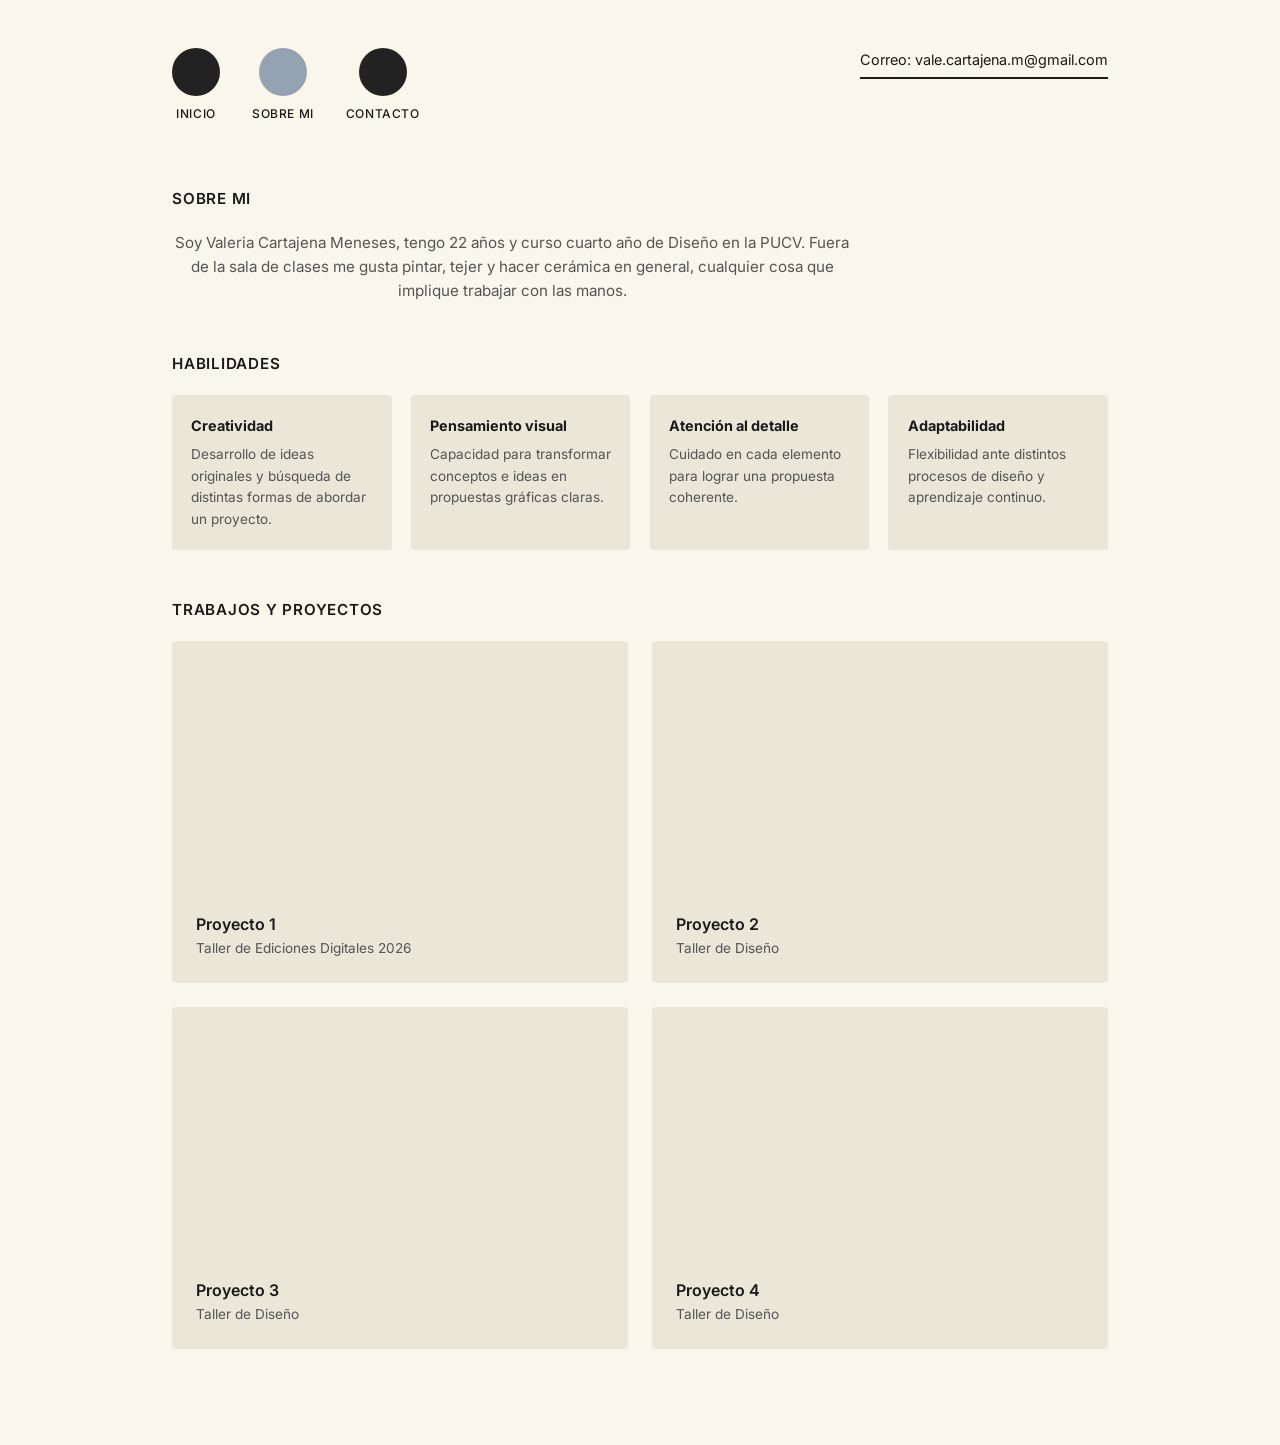
==== sobre-mi.html @ 60ea044b "Encargo 2" ====
<!DOCTYPE html>
<html lang="es">
<head>
  <meta charset="UTF-8">
  <title>Sobre Mí - Valeria Cartajena Meneses</title>
  <link rel="preconnect" href="https://fonts.googleapis.com">
  <link rel="preconnect" href="https://fonts.gstatic.com" crossorigin>
  <link href="https://fonts.googleapis.com/css2?family=Inter:wght@400;500;600&display=swap" rel="stylesheet">
  <link rel="stylesheet" href="style.css">
</head>
<body>

  <div class="contenedor-general">

    <header class="header-inicio">
      <nav class="menu-circulos">
        <a href="index.html" class="item-menu">
          <span class="circulo negro"></span>
          <span class="texto-menu">INICIO</span>
        </a>
        <a href="sobre-mi.html" class="item-menu">
          <span class="circulo azul"></span>
          <span class="texto-menu">SOBRE MI</span>
        </a>
        <a href="contacto.html" class="item-menu">
          <span class="circulo negro"></span>
          <span class="texto-menu">CONTACTO</span>
        </a>
      </nav>

      <div class="contacto-header">
        <p>Correo: <a href="mailto:vale.cartajena.m@gmail.com">vale.cartajena.m@gmail.com</a></p>
      </div>
    </header>

    <main>
      <section class="bloque-seccion">
        <h2>SOBRE MI</h2>
        <p>Soy Valeria Cartajena Meneses, tengo 22 años y curso cuarto año de Diseño en la PUCV. Fuera de la sala de clases me gusta pintar, tejer y hacer cerámica en general, cualquier cosa que implique trabajar con las manos.</p>
      </section>

      <section class="bloque-seccion">
        <h2>HABILIDADES</h2>
        <div class="grid-habilidades">
          <div class="item-habilidad">
            <strong>Creatividad</strong>
            <p>Desarrollo de ideas originales y búsqueda de distintas formas de abordar un proyecto.</p>
          </div>
          <div class="item-habilidad">
            <strong>Pensamiento visual</strong>
            <p>Capacidad para transformar conceptos e ideas en propuestas gráficas claras.</p>
          </div>
          <div class="item-habilidad">
            <strong>Atención al detalle</strong>
            <p>Cuidado en cada elemento para lograr una propuesta coherente.</p>
          </div>
          <div class="item-habilidad">
            <strong>Adaptabilidad</strong>
            <p>Flexibilidad ante distintos procesos de diseño y aprendizaje continuo.</p>
          </div>
        </div>
      </section>

      <section class="bloque-seccion">
        <h2>TRABAJOS Y PROYECTOS</h2>
        <div class="grid-trabajos">
          <div class="tarjeta-trabajo">
            <h3>Proyecto 1</h3>
            <p>Taller de Ediciones Digitales 2026</p>
          </div>
          <div class="tarjeta-trabajo">
            <h3>Proyecto 2</h3>
            <p>Taller de Diseño</p>
          </div>
          <div class="tarjeta-trabajo">
            <h3>Proyecto 3</h3>
            <p>Taller de Diseño</p>
          </div>
          <div class="tarjeta-trabajo">
            <h3>Proyecto 4</h3>
            <p>Taller de Diseño</p>
          </div>
        </div>
      </section>
    </main>

   

  </div>

</body>
</html>
---- style.css ----
:root {
  --bg-principal: #F9F7EB;
  --bg-tarjeta: #EAE6D8;
  --texto: #1a1a1a;
  --texto-suave: #555555;
  --azul-circulo: #93A3B1;
  --negro-circulo: #222222;
}

* {
  box-sizing: border-box;
  margin: 0;
  padding: 0;
}

body {
  font-family: 'Inter', -apple-system, BlinkMacSystemFont, sans-serif;
  background-color: var(--bg-principal);
  color: var(--texto);
  line-height: 1.6;
}

/* Layouts */
.contenedor-inicio, .contenedor-general {
  max-width: 1000px;
  margin: 0 auto;
  padding: 3rem 2rem;
  min-height: 100vh;
  display: flex;
  flex-direction: column;
}

/* Header común en todas las páginas */
.header-inicio {
  display: flex;
  justify-content: space-between;
  align-items: flex-start;
  margin-bottom: 4rem;
}

.menu-circulos {
  display: flex;
  gap: 2rem;
}

.item-menu {
  display: flex;
  flex-direction: column;
  align-items: center;
  text-decoration: none;
  color: var(--texto);
}

.circulo {
  width: 48px;
  height: 48px;
  border-radius: 50%;
  margin-bottom: 0.5rem;
}

.circulo.azul { background-color: var(--azul-circulo); }
.circulo.negro { background-color: var(--negro-circulo); }

.texto-menu {
  font-size: 0.75rem;
  font-weight: 500;
  letter-spacing: 0.05em;
}

.contacto-header {
  border-bottom: 2px solid var(--texto);
  padding-bottom: 0.4rem;
}

.contacto-header p { font-size: 0.9rem; }
.contacto-header a { color: var(--texto); text-decoration: none; }

/* Contenido de Inicio */
.contenido-inicio { margin-top: 3rem; flex: 1; }
.titulo-png img {
  max-width: 520px;
  width: 100%;
  height: auto;
  display: block;
}

/* Contenido de Sobre Mí y Contacto */
.bloque-seccion {
  margin-bottom: 3rem;
}

h2 {
  font-size: 0.95rem;
  font-weight: 600;
  letter-spacing: 0.05em;
  margin-bottom: 1.2rem;
}

.bloque-seccion > p {
  color: var(--texto-suave);
  max-width: 680px;
  font-size: 0.95rem;
  text-align: center;
}

/* Grillas */
.grid-habilidades {
  display: grid;
  grid-template-columns: repeat(auto-fit, minmax(200px, 1fr));
  gap: 1.2rem;
}

.item-habilidad {
  background-color: var(--bg-tarjeta);
  padding: 1.2rem;
  border-radius: 4px;
}

.item-habilidad strong {
  display: block;
  font-size: 0.9rem;
  margin-bottom: 0.4rem;
}

.item-habilidad p {
  font-size: 0.85rem;
  color: var(--texto-suave);
}

.grid-trabajos {
  display: grid;
  grid-template-columns: repeat(2, 1fr);
  gap: 1.5rem;
}

.tarjeta-trabajo {
  background-color: var(--bg-tarjeta);
  aspect-ratio: 4 / 3;
  padding: 1.5rem;
  display: flex;
  flex-direction: column;
  justify-content: flex-end;
  border-radius: 4px;
}

.tarjeta-trabajo h3 { font-size: 1rem; font-weight: 600; }
.tarjeta-trabajo p { font-size: 0.85rem; color: var(--texto-suave); }


@media (max-width: 768px) {
  .header-inicio { flex-direction: column; gap: 2.5rem; }
  .grid-trabajos { grid-template-columns: 1fr; }
}
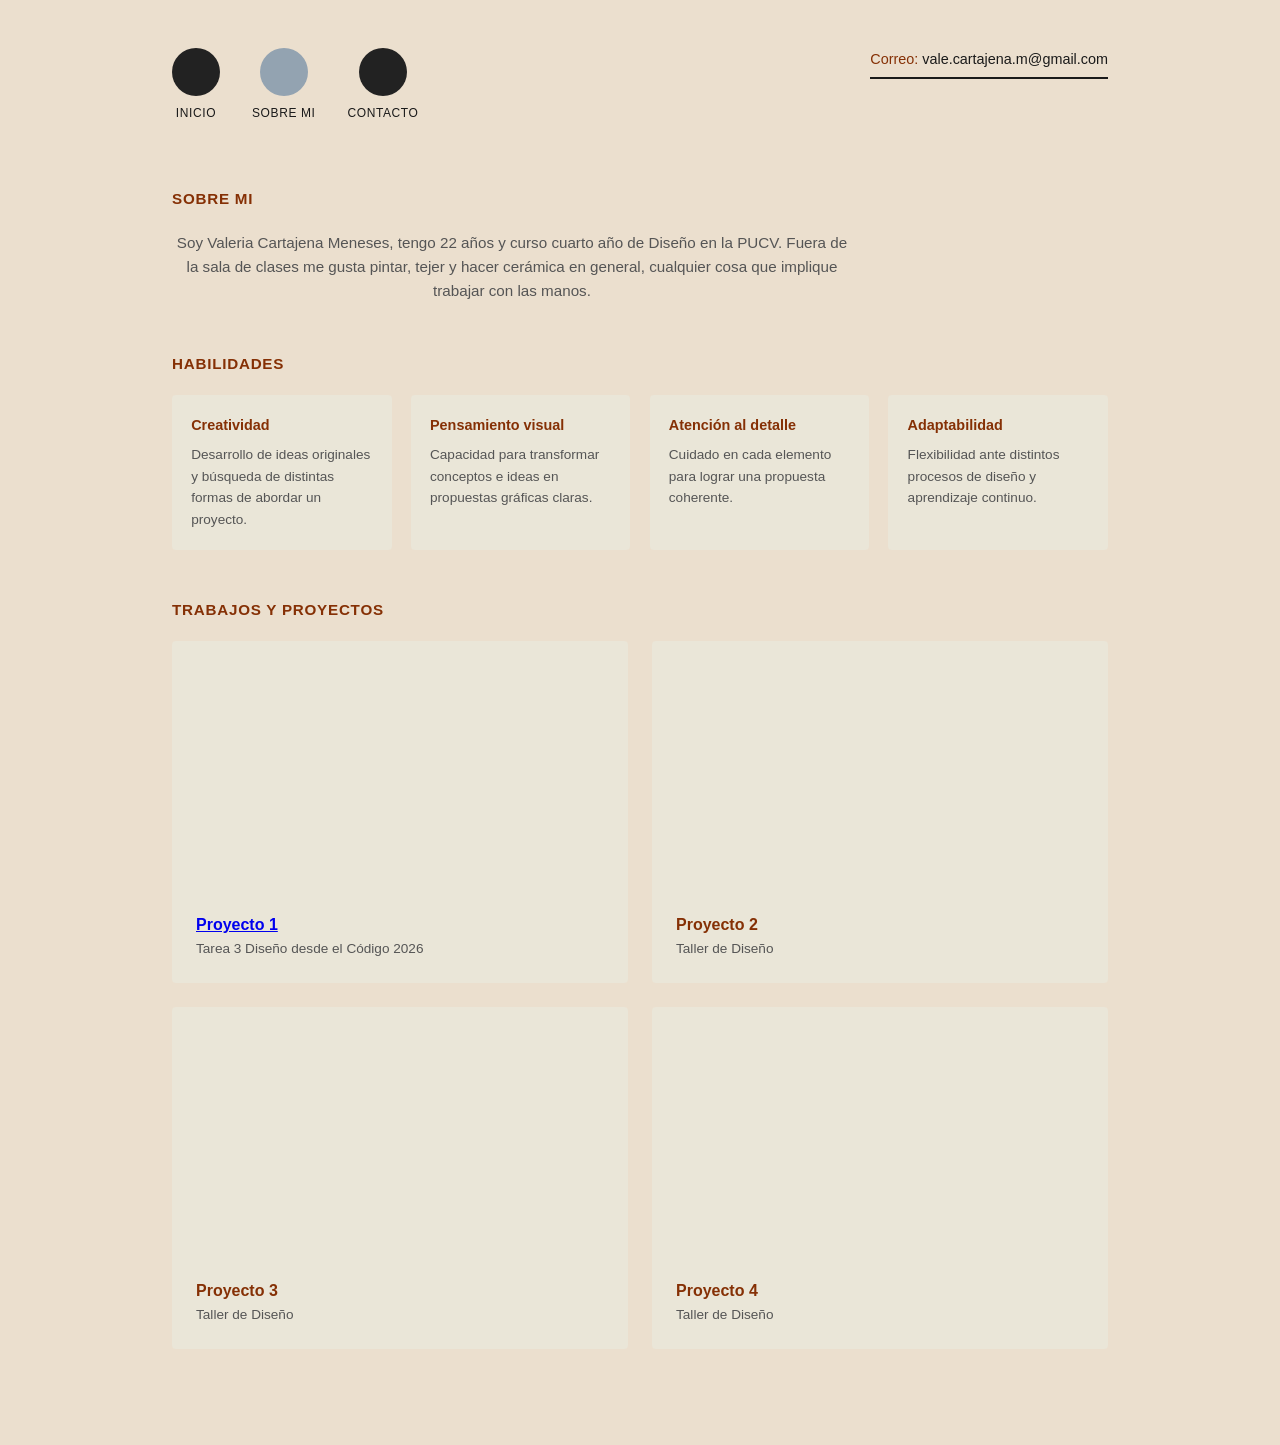
==== commit b74a9251: "Encargo 3" ====
--- a/sobre-mi.html
+++ b/sobre-mi.html
@@ -64,10 +64,10 @@
       <section class="bloque-seccion">
         <h2>TRABAJOS Y PROYECTOS</h2>
         <div class="grid-trabajos">
-          <div class="tarjeta-trabajo">
-            <h3>Proyecto 1</h3>
-            <p>Taller de Ediciones Digitales 2026</p>
-          </div>
+         <div class="tarjeta-trabajo">
+  <h3><a href="Encargo03.html">Proyecto 1</a></h3>
+  <p>Tarea 3 Diseño desde el Código 2026</p>
+</div>
           <div class="tarjeta-trabajo">
             <h3>Proyecto 2</h3>
             <p>Taller de Diseño</p>
--- a/style.css
+++ b/style.css
@@ -150,4 +150,259 @@
 @media (max-width: 768px) {
   .header-inicio { flex-direction: column; gap: 2.5rem; }
   .grid-trabajos { grid-template-columns: 1fr; }
+}
+
+/* ==============================
+   CONFIGURACIÓN GENERAL
+============================== */
+* {
+    box-sizing: border-box;
+    margin: 0;
+    padding: 0;
+}
+
+body {
+    min-height: 100vh;
+    background-color: #EBDFCE;
+    color: #853005;
+    font-family: "Century Gothic", sans-serif;
+}
+
+/* ==============================
+   BARRA DE NAVEGACIÓN
+============================== */
+.menu {
+    position: absolute;
+    top: 35px;
+    left: 50%;
+    transform: translateX(-50%);
+    display: flex;
+    gap: 18px;
+    z-index: 10;
+}
+
+.menu a {
+    display: block;
+    padding: 15px 32px;
+    border: 1.5px solid #853005;
+    border-radius: 50px;
+    color: #853005;
+    text-decoration: none;
+    font-size: 16px;
+    text-transform: uppercase;
+    transition: all 0.3s ease;
+}
+
+.menu a:hover {
+    background-color: #853005;
+    color: #EBDFCE;
+    transform: translateY(-4px);
+}
+
+/* ==============================
+   ESTRUCTURA DEL PROYECTO (DISE)
+============================== */
+.dise-container {
+    max-width: 1400px;
+    width: 95%;
+    margin: 0 auto;
+    padding: 140px 7vw 60px;
+}
+
+.dise-top-section {
+    display: grid;
+    grid-template-columns: 1fr 1.5fr;
+    gap: 40px;
+    margin-bottom: 50px;
+    align-items: start;
+}
+
+.dise-main-info h1 {
+    font-size: 2.2rem;
+    font-weight: 800;
+    line-height: 1.2;
+    color: #0c1a30;
+}
+
+.dise-main-info p {
+    font-size: 0.95rem;
+    color: #4a5568;
+    line-height: 1.6;
+    margin-bottom: 25px;
+}
+
+.dise-divider {
+    height: 4px;
+    width: 35px;
+    margin: 15px 0 20px 0;
+}
+.dise-divider.orange { background-color: #e67e22; }
+.dise-divider.blue { background-color: #4a6fa5; }
+
+/* Grid de tarjetas */
+.dise-cards-grid {
+    display: grid;
+    grid-template-columns: 1fr 1fr;
+    gap: 16px;
+}
+
+.dise-card {
+    background-color: #f1ebd8;
+    padding: 24px 20px;
+    border-radius: 4px;
+    display: flex;
+    flex-direction: column;
+    justify-content: flex-start;
+    min-height: 135px;
+    /* Propiedad para una animación suave */
+    transition: transform 0.3s ease, box-shadow 0.3s ease;
+    cursor: pointer;
+}
+
+/* Efecto al pasar el mouse por encima */
+.dise-card:hover {
+    transform: translateY(-8px); /* Eleva la tarjeta 8px */
+    box-shadow: 0 12px 24px rgba(133, 48, 5, 0.15); /* Crea una sombra suave con el tono de tu paleta */
+}
+
+
+.dise-card h3 {
+    font-size: 1.05rem;
+    font-weight: 700;
+    color: #111827;
+    line-height: 1.35;
+}
+
+.dise-category {
+    font-size: 0.8rem;
+    font-weight: 600;
+    color: #4b5563;
+    display: flex;
+    align-items: center;
+    gap: 8px;
+    margin-bottom: 10px;
+}
+
+.dise-square {
+    width: 8px;
+    height: 8px;
+    display: inline-block;
+}
+.dise-square.blue { background-color: #11223f; }
+.dise-square.blue-light { background-color: #3b82f6; }
+
+/* Botones dentro del trabajo */
+.dise-btn {
+    display: inline-flex;
+    align-items: center;
+    gap: 10px;
+    padding: 10px 18px;
+    font-size: 0.9rem;
+    font-weight: 600;
+    text-decoration: none;
+    border-radius: 4px;
+    transition: all 0.2s ease;
+}
+
+.dise-btn-orange {
+    background-color: #e67e22;
+    color: #ffffff;
+}
+
+.dise-btn-orange:hover {
+    background-color: #d35400;
+}
+
+/* Sección Inferior */
+.dise-bottom-section {
+    background-color: #e5deb3;
+    padding: 30px 50px;
+    border-radius: 4px;
+}
+
+.dise-talleres-card {
+    display: grid;
+    grid-template-columns: 1fr 1.3fr;
+    background-color: #11223f;
+    border-radius: 4px;
+    overflow: hidden;
+    min-height: 420px;
+}
+
+.dise-talleres-content {
+    padding: 40px;
+    color: #ffffff;
+}
+
+.dise-talleres-content h2 {
+    font-size: 2rem;
+    font-weight: 700;
+}
+
+.dise-talleres-content p {
+    font-size: 0.88rem;
+    line-height: 1.6;
+    color: #d1d5db;
+    margin-bottom: 28px;
+}
+
+.text-light {
+    color: #9ca3af;
+}
+
+.dise-talleres-image img {
+    width: 100%;
+    height: 100%;
+    object-fit: cover;
+    display: block;
+}
+
+/* ==============================
+   FOOTER Y RESPONSIVE
+============================== */
+.footer {
+    width: 100%;
+    padding: 40px 7vw;
+    display: flex;
+    justify-content: center;
+}
+
+.footer a {
+    color: #853005;
+    font-size: 16px;
+    text-decoration: none;
+    border-bottom: 1px solid #853005;
+    padding-bottom: 4px;
+    transition: all 0.3s ease;
+}
+
+.footer a:hover {
+    opacity: 0.6;
+    transform: translateY(-2px);
+}
+
+@media (max-width: 850px) {
+    .menu {
+        top: 20px;
+        gap: 7px;
+    }
+
+    .menu a {
+        padding: 10px 13px;
+        font-size: 11px;
+    }
+
+    .dise-top-section,
+    .dise-cards-grid,
+    .dise-talleres-card {
+        grid-template-columns: 1fr;
+    }
+
+    .dise-bottom-section {
+        padding: 15px;
+    }
+
+    .dise-talleres-image {
+        max-height: 280px;
+    }
 }
